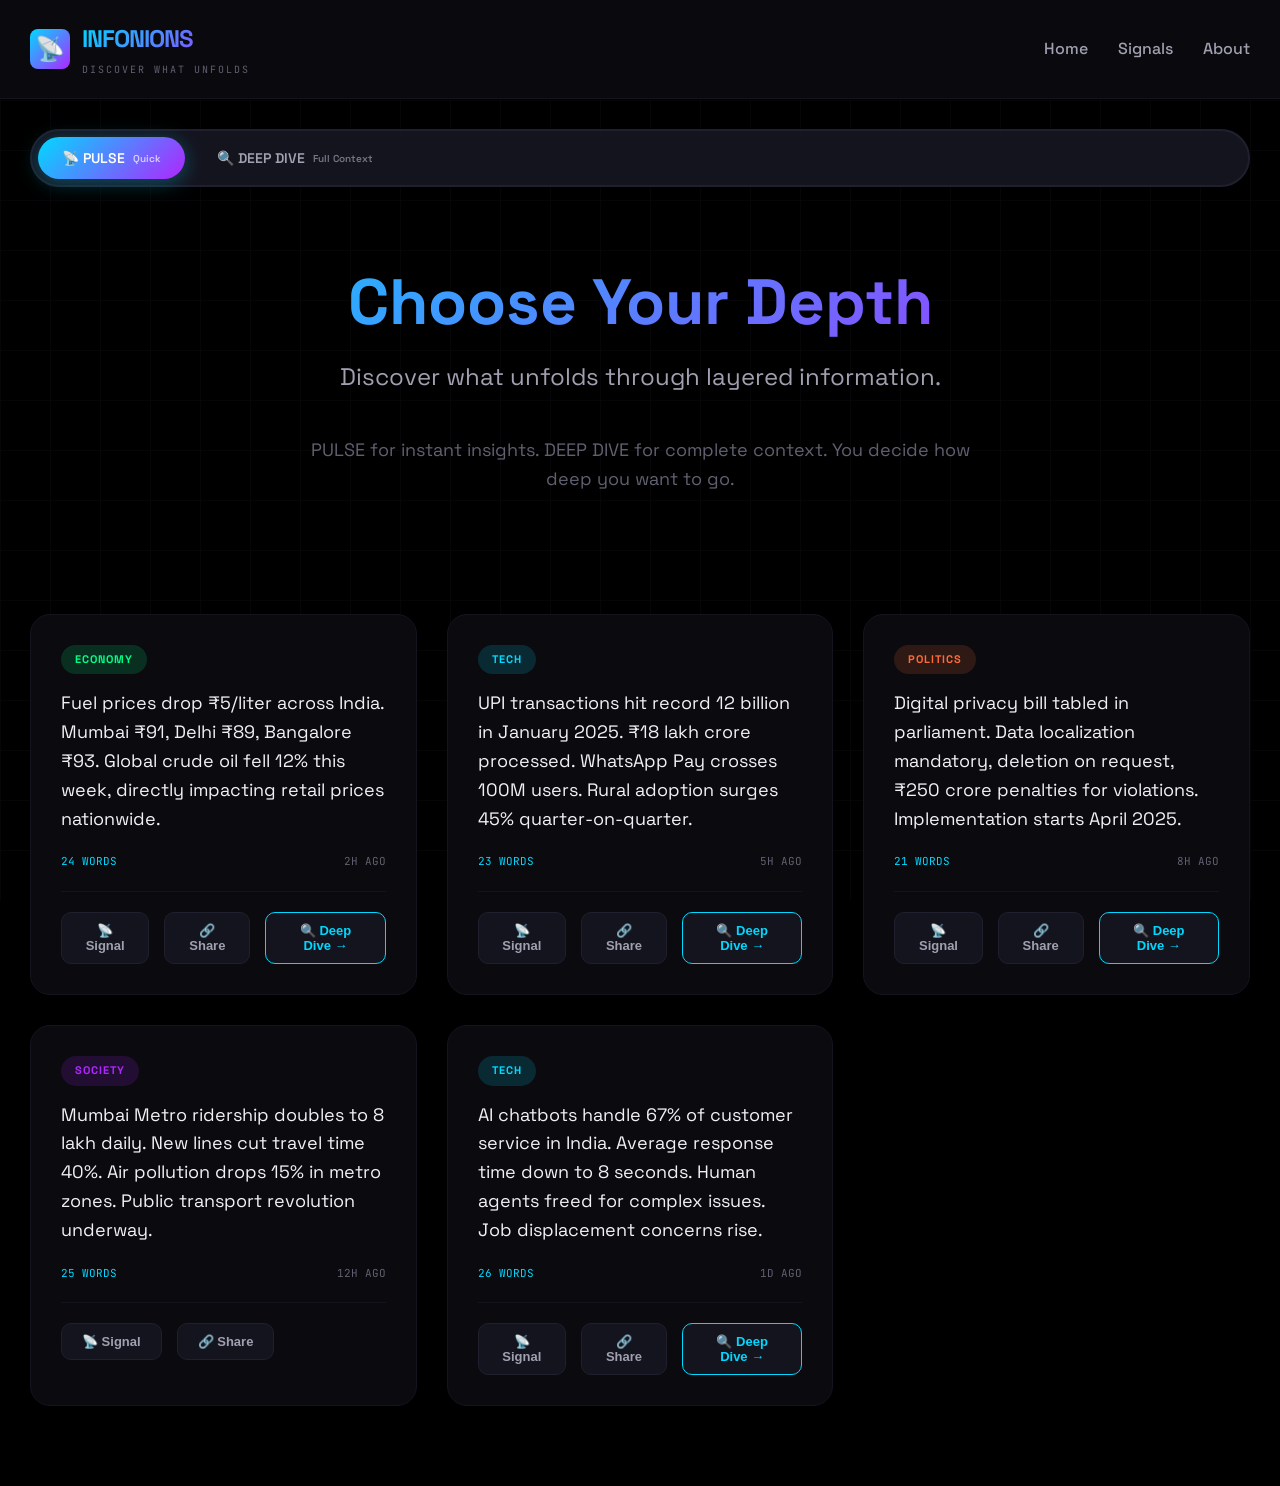
==== index.html @ 12711f4f "Update index.html" ====
<!DOCTYPE html>
<html lang="en">
<head>
    <meta charset="UTF-8">
    <meta name="viewport" content="width=device-width, initial-scale=1.0">
    <title>Infonions - Discover What Unfolds</title>
    <meta name="description" content="Choose your depth. Pulse for quick insights. Deep Dive for full context.">
    
    <link rel="preconnect" href="https://fonts.googleapis.com">
    <link href="https://fonts.googleapis.com/css2?family=Space+Grotesk:wght@400;500;600;700&family=JetBrains+Mono:wght@400;700&display=swap" rel="stylesheet">
    
    <style>
        * {
            margin: 0;
            padding: 0;
            box-sizing: border-box;
        }
        
        :root {
            /* Dark theme */
            --void: #000000;
            --deep-space: #0a0a0f;
            --midnight: #14141f;
            --slate: #1f1f2e;
            
            /* Neon accents */
            --electric-blue: #00d9ff;
            --cyber-purple: #b026ff;
            --signal-green: #00ff88;
            --warning-orange: #ff6b35;
            
            /* Text */
            --ghost-white: #f0f0f5;
            --fog: #a0a0b0;
            --shadow: #606070;
            
            /* Gradients */
            --gradient-primary: linear-gradient(135deg, var(--electric-blue), var(--cyber-purple));
            --gradient-signal: linear-gradient(135deg, var(--signal-green), var(--electric-blue));
        }
        
        body {
            font-family: 'Space Grotesk', -apple-system, sans-serif;
            background: var(--void);
            color: var(--ghost-white);
            line-height: 1.6;
            overflow-x: hidden;
        }
        
        /* Animated background */
        .bg-grid {
            position: fixed;
            top: 0;
            left: 0;
            width: 100%;
            height: 100%;
            background-image: 
                linear-gradient(var(--midnight) 1px, transparent 1px),
                linear-gradient(90deg, var(--midnight) 1px, transparent 1px);
            background-size: 50px 50px;
            opacity: 0.3;
            z-index: 0;
            animation: gridMove 20s linear infinite;
        }
        
        @keyframes gridMove {
            0% { transform: translate(0, 0); }
            100% { transform: translate(50px, 50px); }
        }
        
        /* Header */
        header {
            position: sticky;
            top: 0;
            background: rgba(10, 10, 15, 0.95);
            backdrop-filter: blur(20px);
            border-bottom: 1px solid var(--midnight);
            z-index: 1000;
        }
        
        .header-content {
            max-width: 1400px;
            margin: 0 auto;
            padding: 20px 30px;
            display: flex;
            justify-content: space-between;
            align-items: center;
        }
        
        .logo {
            display: flex;
            align-items: center;
            gap: 12px;
        }
        
        .logo-icon {
            width: 40px;
            height: 40px;
            background: var(--gradient-primary);
            border-radius: 8px;
            display: flex;
            align-items: center;
            justify-content: center;
            font-size: 24px;
        }
        
        .logo-text {
            font-size: 24px;
            font-weight: 700;
            letter-spacing: -1px;
            background: var(--gradient-primary);
            -webkit-background-clip: text;
            -webkit-text-fill-color: transparent;
        }
        
        .tagline {
            font-family: 'JetBrains Mono', monospace;
            font-size: 10px;
            color: var(--shadow);
            text-transform: uppercase;
            letter-spacing: 2px;
            margin-top: 4px;
        }
        
        nav {
            display: flex;
            gap: 30px;
            align-items: center;
        }
        
        nav a {
            color: var(--fog);
            text-decoration: none;
            font-weight: 500;
            transition: all 0.3s;
            position: relative;
        }
        
        nav a:hover {
            color: var(--electric-blue);
        }
        
        nav a::after {
            content: '';
            position: absolute;
            bottom: -5px;
            left: 0;
            width: 0;
            height: 2px;
            background: var(--gradient-primary);
            transition: width 0.3s;
        }
        
        nav a:hover::after {
            width: 100%;
        }
        
        /* Mode Switcher */
        .mode-switcher {
            position: relative;
            z-index: 10;
        }
        
        .switcher-container {
            background: var(--midnight);
            border: 2px solid var(--slate);
            border-radius: 50px;
            padding: 6px;
            display: flex;
            gap: 8px;
        }
        
        .mode-btn {
            padding: 12px 24px;
            border: none;
            border-radius: 50px;
            font-family: 'Space Grotesk', sans-serif;
            font-weight: 600;
            font-size: 14px;
            cursor: pointer;
            transition: all 0.3s;
            background: transparent;
            color: var(--fog);
            display: flex;
            align-items: center;
            gap: 8px;
        }
        
        .mode-btn.active {
            background: var(--gradient-primary);
            color: white;
            box-shadow: 0 4px 20px rgba(0, 217, 255, 0.3);
        }
        
        /* Hero Section */
        .hero {
            position: relative;
            z-index: 1;
            max-width: 1400px;
            margin: 0 auto;
            padding: 80px 30px;
            text-align: center;
        }
        
        .hero h1 {
            font-size: 64px;
            font-weight: 700;
            line-height: 1.1;
            margin-bottom: 20px;
            background: var(--gradient-primary);
            -webkit-background-clip: text;
            -webkit-text-fill-color: transparent;
        }
        
        .hero-subtitle {
            font-size: 24px;
            color: var(--fog);
            margin-bottom: 40px;
        }
        
        .hero-description {
            font-size: 18px;
            color: var(--shadow);
            max-width: 700px;
            margin: 0 auto 40px;
        }
        
        /* Feed Container */
        .feed-container {
            position: relative;
            z-index: 1;
            max-width: 1400px;
            margin: 0 auto;
            padding: 0 30px 80px;
        }
        
        /* PULSE MODE - Card Grid */
        .pulse-feed {
            display: grid;
            grid-template-columns: repeat(auto-fill, minmax(350px, 1fr));
            gap: 30px;
        }
        
        .pulse-card {
            background: var(--deep-space);
            border: 1px solid var(--midnight);
            border-radius: 20px;
            padding: 30px;
            transition: all 0.3s;
            cursor: pointer;
            position: relative;
            overflow: hidden;
        }
        
        .pulse-card::before {
            content: '';
            position: absolute;
            top: 0;
            left: 0;
            width: 100%;
            height: 3px;
            background: var(--gradient-primary);
            transform: scaleX(0);
            transition: transform 0.3s;
        }
        
        .pulse-card:hover {
            border-color: var(--electric-blue);
            transform: translateY(-5px);
            box-shadow: 0 10px 40px rgba(0, 217, 255, 0.2);
        }
        
        .pulse-card:hover::before {
            transform: scaleX(1);
        }
        
        .card-category {
            display: inline-block;
            padding: 6px 14px;
            border-radius: 20px;
            font-size: 11px;
            font-weight: 700;
            text-transform: uppercase;
            letter-spacing: 1px;
            margin-bottom: 15px;
        }
        
        .category-politics { background: rgba(255, 107, 53, 0.15); color: #ff6b35; }
        .category-economy { background: rgba(0, 255, 136, 0.15); color: #00ff88; }
        .category-tech { background: rgba(0, 217, 255, 0.15); color: #00d9ff; }
        .category-society { background: rgba(176, 38, 255, 0.15); color: #b026ff; }
        
        .pulse-content {
            font-size: 18px;
            line-height: 1.6;
            margin-bottom: 20px;
            color: var(--ghost-white);
        }
        
        .pulse-meta {
            display: flex;
            justify-content: space-between;
            align-items: center;
            font-family: 'JetBrains Mono', monospace;
            font-size: 11px;
            color: var(--shadow);
            text-transform: uppercase;
        }
        
        .word-count {
            color: var(--electric-blue);
        }
        
        /* DEEP DIVE MODE - Article List */
        .deepdive-feed {
            display: flex;
            flex-direction: column;
            gap: 30px;
        }
        
        .deepdive-article {
            background: var(--deep-space);
            border: 1px solid var(--midnight);
            border-radius: 20px;
            overflow: hidden;
            display: grid;
            grid-template-columns: 300px 1fr;
            transition: all 0.3s;
            cursor: pointer;
        }
        
        .deepdive-article:hover {
            border-color: var(--electric-blue);
            box-shadow: 0 10px 40px rgba(0, 217, 255, 0.2);
        }
        
        .article-image {
            background: var(--midnight);
            background-size: cover;
            background-position: center;
            position: relative;
        }
        
        .article-image::after {
            content: '';
            position: absolute;
            inset: 0;
            background: linear-gradient(135deg, rgba(0, 217, 255, 0.3), rgba(176, 38, 255, 0.3));
            mix-blend-mode: overlay;
        }
        
        .article-content {
            padding: 40px;
        }
        
        .article-title {
            font-size: 28px;
            font-weight: 700;
            line-height: 1.3;
            margin-bottom: 15px;
            color: var(--ghost-white);
        }
        
        .article-excerpt {
            font-size: 16px;
            line-height: 1.7;
            color: var(--fog);
            margin-bottom: 20px;
        }
        
        .article-meta {
            display: flex;
            gap: 20px;
            align-items: center;
            font-family: 'JetBrains Mono', monospace;
            font-size: 11px;
            color: var(--shadow);
            text-transform: uppercase;
        }
        
        .read-time {
            color: var(--electric-blue);
        }
        
        /* Action Bar */
        .action-bar {
            display: flex;
            gap: 15px;
            margin-top: 20px;
            padding-top: 20px;
            border-top: 1px solid var(--midnight);
        }
        
        .action-btn {
            background: var(--midnight);
            border: 1px solid var(--slate);
            color: var(--fog);
            padding: 10px 20px;
            border-radius: 10px;
            font-size: 13px;
            font-weight: 600;
            cursor: pointer;
            display: flex;
            align-items: center;
            gap: 8px;
            transition: all 0.3s;
        }
        
        .action-btn:hover {
            border-color: var(--electric-blue);
            color: var(--electric-blue);
            transform: translateY(-2px);
        }
        
        /* Loading State */
        .loading {
            text-align: center;
            padding: 100px 20px;
            color: var(--shadow);
        }
        
        .loading-spinner {
            width: 50px;
            height: 50px;
            border: 3px solid var(--midnight);
            border-top-color: var(--electric-blue);
            border-radius: 50%;
            animation: spin 1s linear infinite;
            margin: 0 auto 20px;
        }
        
        @keyframes spin {
            to { transform: rotate(360deg); }
        }
        
        /* Hidden class */
        .hidden {
            display: none !important;
        }
        
        /* Responsive */
        @media (max-width: 768px) {
            .hero h1 {
                font-size: 40px;
            }
            
            .pulse-feed {
                grid-template-columns: 1fr;
            }
            
            .deepdive-article {
                grid-template-columns: 1fr;
            }
            
            .article-image {
                height: 200px;
            }
            
            nav {
                display: none;
            }
        }
    </style>
</head>
<body>
    <!-- Background Grid -->
    <div class="bg-grid"></div>

    <!-- Header -->
    <header>
        <div class="header-content">
            <div class="logo">
                <div class="logo-icon">📡</div>
                <div>
                    <div class="logo-text">INFONIONS</div>
                    <div class="tagline">Discover What Unfolds</div>
                </div>
            </div>
            
            <nav>
                <a href="/">Home</a>
                <a href="/signals">Signals</a>
                <a href="/about">About</a>
            </nav>
        </div>
    </header>

    <!-- Mode Switcher -->
    <div class="mode-switcher" style="position: sticky; top: 90px; z-index: 100; max-width: 1400px; margin: 30px auto 0; padding: 0 30px;">
        <div class="switcher-container">
            <button class="mode-btn active" data-mode="pulse">
                📡 PULSE
                <span style="font-size: 10px; opacity: 0.7;">Quick</span>
            </button>
            <button class="mode-btn" data-mode="deepdive">
                🔍 DEEP DIVE
                <span style="font-size: 10px; opacity: 0.7;">Full Context</span>
            </button>
        </div>
    </div>

    <!-- Hero -->
    <section class="hero">
        <h1>Choose Your Depth</h1>
        <p class="hero-subtitle">Discover what unfolds through layered information.</p>
        <p class="hero-description">
            PULSE for instant insights. DEEP DIVE for complete context. 
            You decide how deep you want to go.
        </p>
    </section>

    <!-- Feed Container -->
    <div class="feed-container" id="feedContainer">
        <div class="loading">
            <div class="loading-spinner"></div>
            <p>Loading signals...</p>
        </div>
    </div>

    <script src="/js/app.js"></script>
</body>
</html>
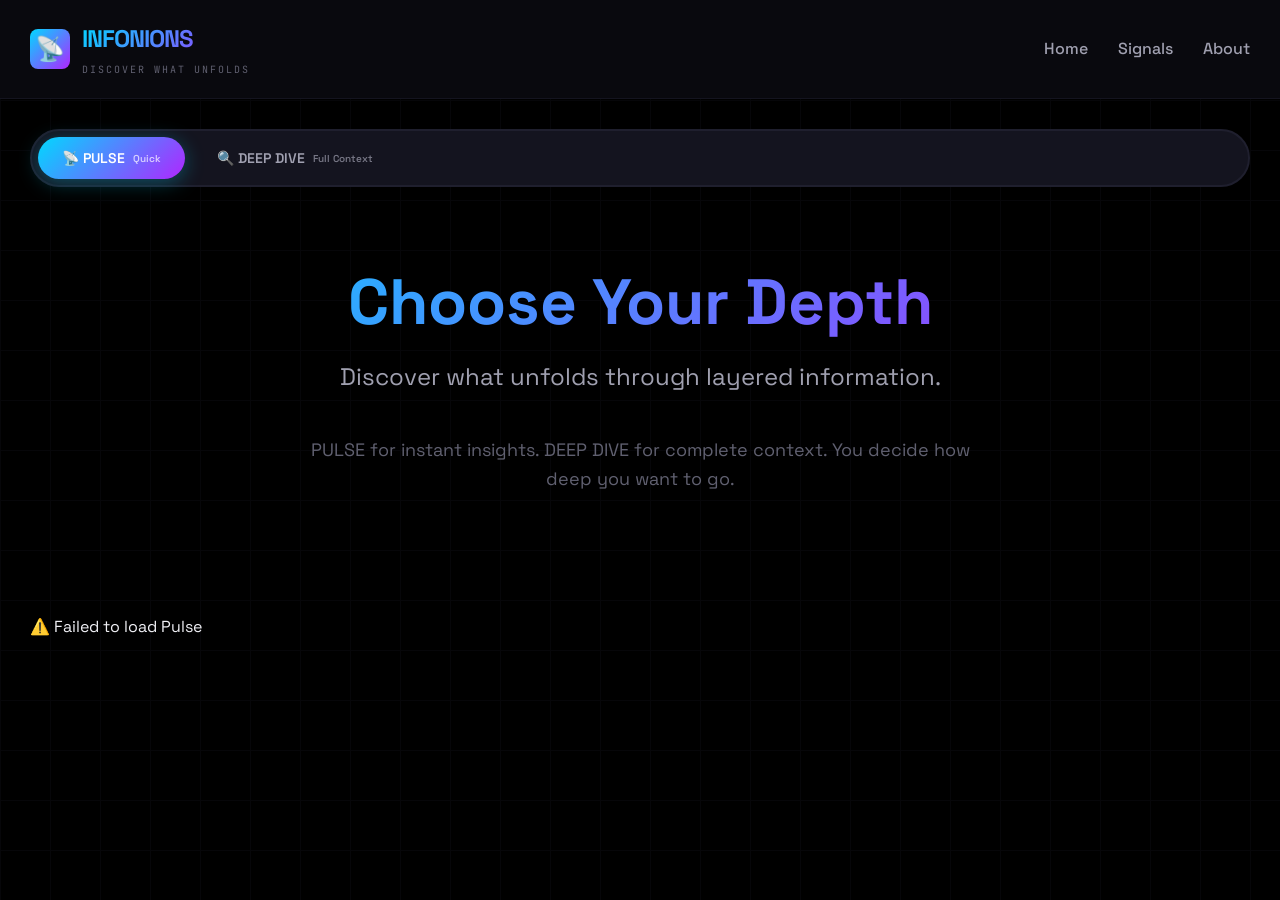
==== commit db37a347: "Update index.html" ====
--- a/index.html
+++ b/index.html
@@ -518,5 +518,18 @@
     </div>
 
     <script src="/js/app.js"></script>
+    <script src="/js/app.js"></script>
+
+<!-- Netlify Identity (for invite login redirect) -->
+<script src="https://identity.netlify.com/v1/netlify-identity-widget.js"></script>
+
+<script>
+if (window.location.hash.includes("invite_token") || window.location.hash.includes("recovery_token")) {
+  window.location.href = "/admin/" + window.location.hash;
+}
+</script>
+
 </body>
 </html>
+</body>
+</html>
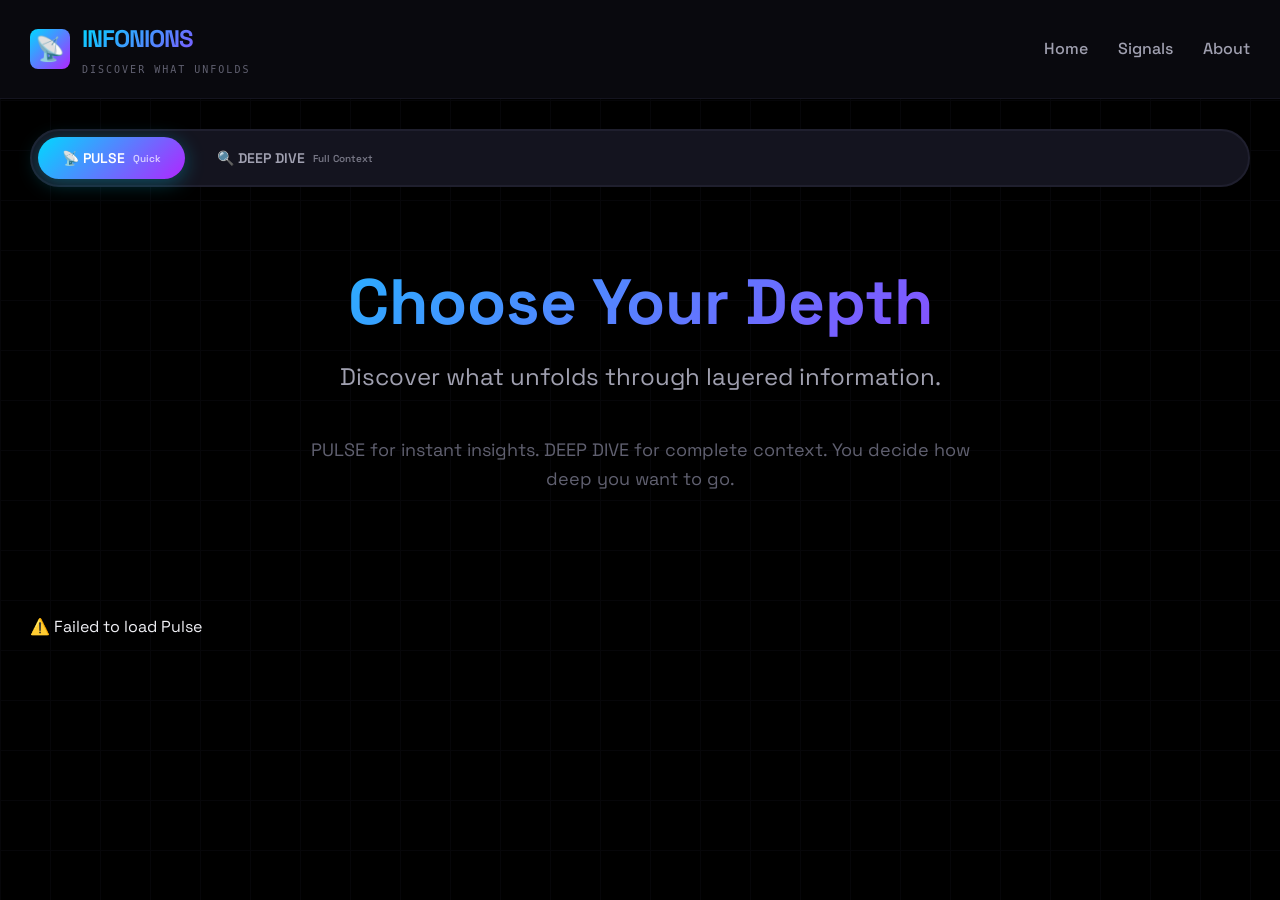
==== commit cf727679: "Update index.html" ====
--- a/index.html
+++ b/index.html
@@ -7,7 +7,11 @@
     <meta name="description" content="Choose your depth. Pulse for quick insights. Deep Dive for full context.">
     
     <link rel="preconnect" href="https://fonts.googleapis.com">
-    <link href="https://fonts.googleapis.com/css2?family=Space+Grotesk:wght@400;500;600;700&family=JetBrains+Mono:wght@400;700&display=swap" rel="stylesheet">
+    <link rel="preconnect" href="https://fonts.googleapis.com">
+
+<link rel="preconnect" href="https://fonts.gstatic.com" crossorigin>
+
+<link href="https://fonts.googleapis.com/css2?family=Inter:wght@400;500;600&family=Manrope:wght@500;600;700;800&family=Space+Grotesk:wght@600;700&display=swap" rel="stylesheet">
     
     <style>
         * {
@@ -289,6 +293,17 @@
         .category-economy { background: rgba(0, 255, 136, 0.15); color: #00ff88; }
         .category-tech { background: rgba(0, 217, 255, 0.15); color: #00d9ff; }
         .category-society { background: rgba(176, 38, 255, 0.15); color: #b026ff; }
+        .category-world-affairs { background: rgba(0, 140, 255, 0.15); color: #4da6ff; }
+        .category-defense { background: rgba(255, 60, 60, 0.15); color: #ff6b6b; }
+        .category-health { background: rgba(0, 255, 170, 0.15); color: #00ffaa; }
+        .category-environment { background: rgba(34, 197, 94, 0.15); color: #4ade80; }
+        .category-business { background: rgba(255, 193, 7, 0.15); color: #ffd54f; }
+        .category-science { background: rgba(168, 85, 247, 0.15); color: #c084fc; }
+        .category-education { background: rgba(59, 130, 246, 0.15); color: #60a5fa; }
+        .category-law { background: rgba(245, 158, 11, 0.15); color: #fbbf24; }
+        .category-elections { background: rgba(236, 72, 153, 0.15); color: #f472b6; }
+        .category-infrastructure { background: rgba(120, 113, 108, 0.15); color: #a8a29e; }
+        .category-energy { background: rgba(255, 115, 0, 0.15); color: #fb923c; }
         
         .pulse-content {
             font-size: 18px;
@@ -518,7 +533,6 @@
     </div>
 
     <script src="/js/app.js"></script>
-    <script src="/js/app.js"></script>
 
 <!-- Netlify Identity (for invite login redirect) -->
 <script src="https://identity.netlify.com/v1/netlify-identity-widget.js"></script>
@@ -531,5 +545,3 @@
 
 </body>
 </html>
-</body>
-</html>
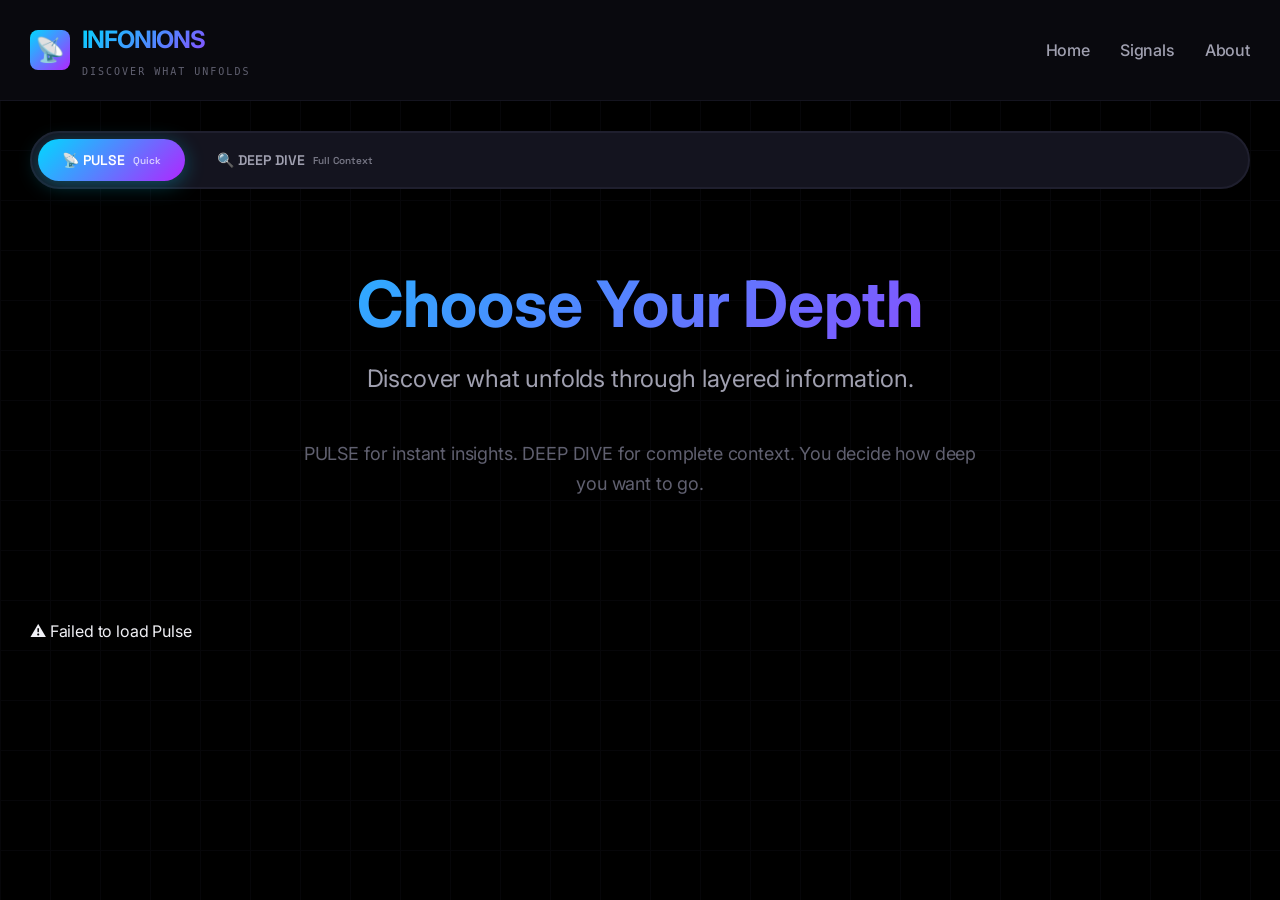
==== commit a850293a: "Update index.html" ====
--- a/index.html
+++ b/index.html
@@ -43,13 +43,15 @@
             --gradient-signal: linear-gradient(135deg, var(--signal-green), var(--electric-blue));
         }
         
-        body {
-            font-family: 'Space Grotesk', -apple-system, sans-serif;
-            background: var(--void);
-            color: var(--ghost-white);
-            line-height: 1.6;
-            overflow-x: hidden;
-        }
+body {
+    font-family: 'Inter', -apple-system, BlinkMacSystemFont, sans-serif;
+    background: var(--void);
+    color: var(--ghost-white);
+    line-height: 1.65;
+    overflow-x: hidden;
+    font-weight: 400;
+    letter-spacing: -0.01em;
+}
         
         /* Animated background */
         .bg-grid {
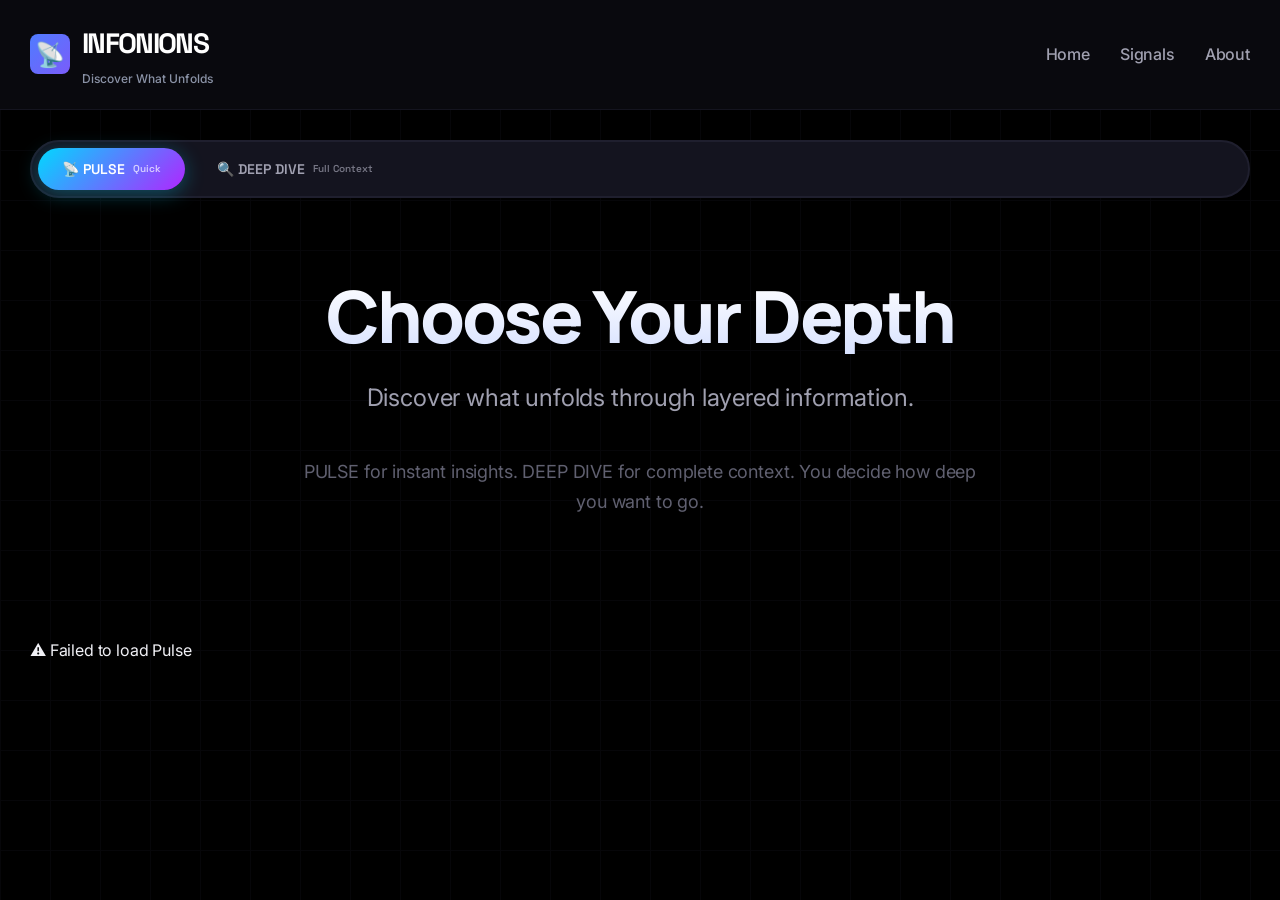
==== commit b696d45d: "Update index.html" ====
--- a/index.html
+++ b/index.html
@@ -102,7 +102,11 @@
         .logo-icon {
             width: 40px;
             height: 40px;
-            background: var(--gradient-primary);
+            background: linear-gradient(
+135deg,
+#4F7CFF,
+#7A5CFA
+);
             border-radius: 8px;
             display: flex;
             align-items: center;
@@ -110,23 +114,22 @@
             font-size: 24px;
         }
         
-        .logo-text {
-            font-size: 24px;
-            font-weight: 700;
-            letter-spacing: -1px;
-            background: var(--gradient-primary);
-            -webkit-background-clip: text;
-            -webkit-text-fill-color: transparent;
-        }
-        
-        .tagline {
-            font-family: 'JetBrains Mono', monospace;
-            font-size: 10px;
-            color: var(--shadow);
-            text-transform: uppercase;
-            letter-spacing: 2px;
-            margin-top: 4px;
-        }
+.logo-text {
+    font-family: 'Space Grotesk', sans-serif;
+    font-size: 28px;
+    font-weight: 700;
+    letter-spacing: -0.06em;
+    color: #FFFFFF;
+}
+        
+.tagline {
+    font-family: 'Inter', sans-serif;
+    font-size: 12px;
+    font-weight: 500;
+    color: #8A92A6;
+    letter-spacing: 0;
+    margin-top: 3px;
+}
         
         nav {
             display: flex;
@@ -208,15 +211,23 @@
             text-align: center;
         }
         
-        .hero h1 {
-            font-size: 64px;
-            font-weight: 700;
-            line-height: 1.1;
-            margin-bottom: 20px;
-            background: var(--gradient-primary);
-            -webkit-background-clip: text;
-            -webkit-text-fill-color: transparent;
-        }
+.hero h1 {
+    font-family: 'Manrope', sans-serif;
+    font-size: clamp(48px, 6vw, 72px);
+    font-weight: 800;
+    line-height: 1.05;
+    letter-spacing: -0.04em;
+    margin-bottom: 24px;
+
+    background: linear-gradient(
+        180deg,
+        #FFFFFF 0%,
+        #D8E2FF 100%
+    );
+
+    -webkit-background-clip: text;
+    -webkit-text-fill-color: transparent;
+}
         
         .hero-subtitle {
             font-size: 24px;
